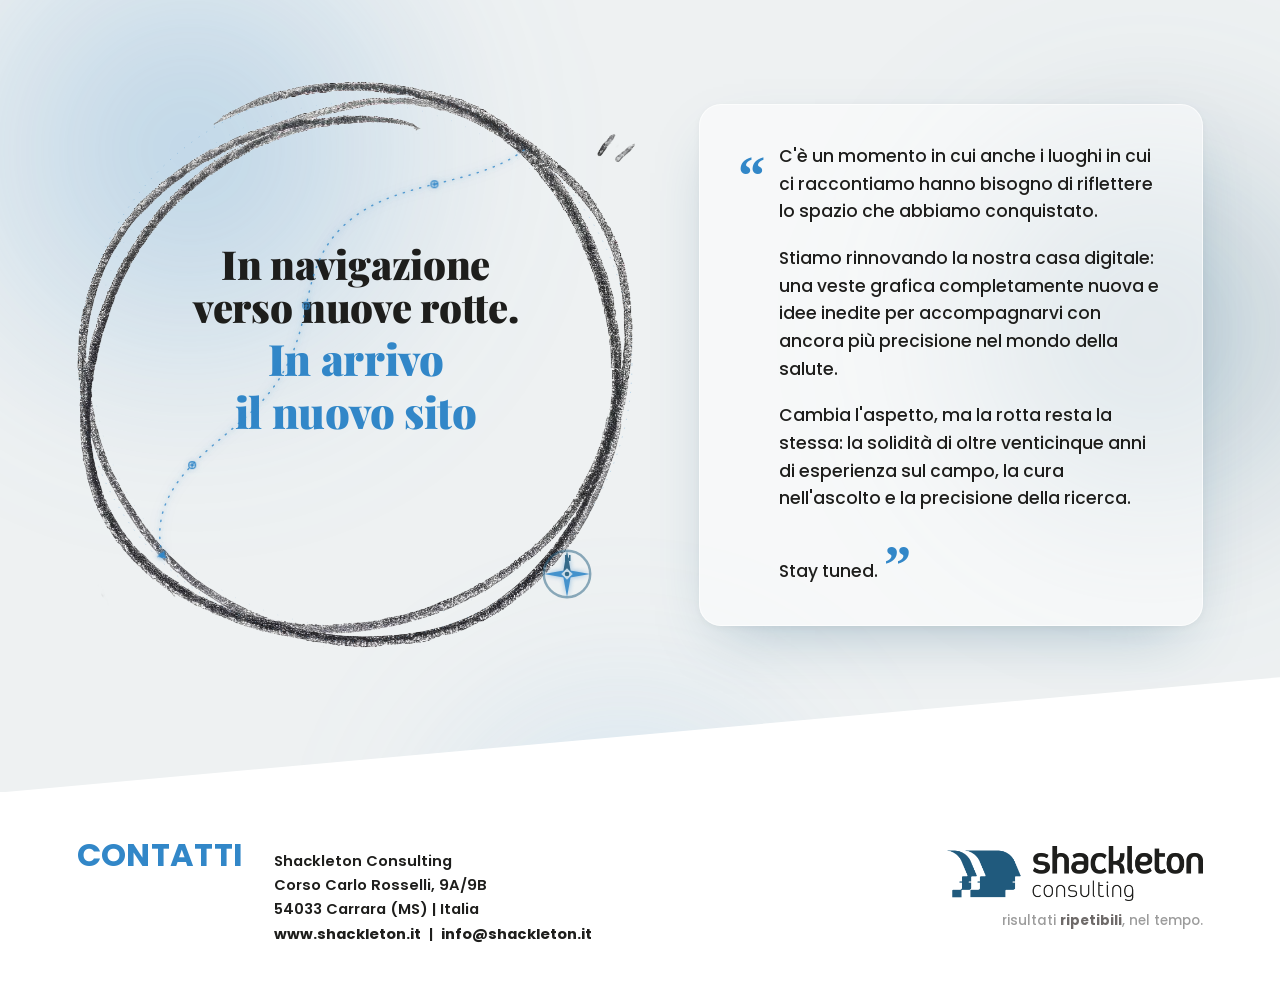
==== deploy/index.html @ 8011e2be "Prepara struttura per il deploy Aggiunge deploy/ con la copia pronta da caricare sul server (index.h" ====
<!DOCTYPE html>
<html lang="it">
<head>
<meta charset="UTF-8">
<meta name="viewport" content="width=device-width, initial-scale=1, viewport-fit=cover">
<title>Shackleton Consulting — Il nuovo sito è in arrivo</title>
<meta name="description" content="Shackleton Consulting sta rinnovando la propria casa digitale. Stessa solidità, stessa cura: un nuovo sito, in arrivo. Stay tuned.">
<meta name="theme-color" content="#f1f1f1">

<meta property="og:type" content="website">
<meta property="og:title" content="Shackleton Consulting — Il nuovo sito è in arrivo">
<meta property="og:description" content="Stiamo rinnovando la nostra casa digitale: una veste grafica completamente nuova per accompagnarvi con ancora più precisione nel mondo della salute.">
<meta property="og:image" content="images/logo-shackleton.png">
<meta property="og:locale" content="it_IT">

<link rel="icon" type="image/png" sizes="32x32" href="images/favicon-32.png">
<link rel="icon" type="image/png" sizes="16x16" href="images/favicon-16.png">
<link rel="apple-touch-icon" sizes="180x180" href="images/favicon-180.png">

<link rel="preconnect" href="https://fonts.googleapis.com">
<link rel="preconnect" href="https://fonts.gstatic.com" crossorigin>
<link href="https://fonts.googleapis.com/css2?family=Playfair+Display:wght@700;800;900&family=Poppins:ital,wght@0,400;0,500;0,600;0,700;0,800;1,500&display=swap" rel="stylesheet">

<link rel="stylesheet" href="styles.css">
</head>
<body>

<a class="skip-link" href="#contatti">Vai ai contatti</a>

<div class="aurora" aria-hidden="true">
  <div class="aurora__blob aurora__blob--1"></div>
  <div class="aurora__blob aurora__blob--2"></div>
  <div class="aurora__blob aurora__blob--3"></div>
</div>

<div class="page">

  <header class="hero" id="top">
    <div class="hero__visual" aria-hidden="false">
      <picture>
        <source srcset="images/circle-sketch.webp" type="image/webp">
        <img class="hero__circle" src="images/circle-sketch.png" alt="" aria-hidden="true" width="983" height="1000">
      </picture>

      <svg class="hero__radar" viewBox="0 0 983 1000" preserveAspectRatio="xMidYMid meet" aria-hidden="true">
        <circle class="hero__radar-ring hero__radar-ring--a" cx="491" cy="500" r="487" />
        <circle class="hero__radar-ring hero__radar-ring--b" cx="491" cy="500" r="462" />
      </svg>

      <!-- Cielo stellato ambientale -->
      <svg class="hero__stars" viewBox="0 0 983 1000" preserveAspectRatio="xMidYMid meet" aria-hidden="true">
        <defs>
          <g id="sparkle4">
            <path d="M0,-5 L1.1,-1.1 L5,0 L1.1,1.1 L0,5 L-1.1,1.1 L-5,0 L-1.1,-1.1 Z" />
          </g>
        </defs>
        <g class="star-sparkle is-ambient star-twinkle" style="animation-delay:.2s" transform="translate(95,180) scale(.7)"><use href="#sparkle4"/></g>
        <g class="star-sparkle is-ambient star-twinkle" style="animation-delay:1.4s" transform="translate(860,300) scale(.55)"><use href="#sparkle4"/></g>
        <g class="star-sparkle is-ambient star-twinkle" style="animation-delay:.8s" transform="translate(120,760) scale(.6)"><use href="#sparkle4"/></g>
        <g class="star-sparkle is-ambient star-twinkle" style="animation-delay:2.1s" transform="translate(870,620) scale(.7)"><use href="#sparkle4"/></g>
        <g class="star-sparkle is-ambient star-twinkle" style="animation-delay:1.7s" transform="translate(500,90) scale(.5)"><use href="#sparkle4"/></g>
        <g class="star-sparkle is-ambient star-twinkle" style="animation-delay:.5s" transform="translate(760,850) scale(.6)"><use href="#sparkle4"/></g>
        <g class="star-sparkle is-ambient star-twinkle" style="animation-delay:2.6s" transform="translate(230,920) scale(.5)"><use href="#sparkle4"/></g>
      </svg>

      <!-- Rotta stellare + barchetta + scia -->
      <svg class="hero__route" viewBox="0 0 983 1000" preserveAspectRatio="xMidYMid meet" aria-hidden="true">
        <path class="hero__route-path" d="M 150 836 C 120 700, 260 640, 330 560 C 430 445, 380 340, 470 255 C 560 170, 700 190, 790 120" />

        <g class="hero__waypoint hero__waypoint--1" transform="translate(203,677)">
          <circle class="hero__waypoint-ring" r="6" />
          <use class="hero__waypoint-star" href="#sparkle4" transform="scale(1.3)" />
        </g>
        <g class="hero__waypoint hero__waypoint--2" transform="translate(404,396)">
          <circle class="hero__waypoint-ring" r="6" />
          <use class="hero__waypoint-star" href="#sparkle4" transform="scale(1.3)" />
        </g>
        <g class="hero__waypoint hero__waypoint--3" transform="translate(630,182)">
          <circle class="hero__waypoint-ring" r="6" />
          <use class="hero__waypoint-star" href="#sparkle4" transform="scale(1.3)" />
        </g>

        <g class="hero__wake">
          <g class="hero__wake-motion hero__wake-motion--4"><circle class="hero__wake-dot hero__wake-dot--4" r="3" /></g>
          <g class="hero__wake-motion hero__wake-motion--3"><circle class="hero__wake-dot hero__wake-dot--3" r="3.6" /></g>
          <g class="hero__wake-motion hero__wake-motion--2"><circle class="hero__wake-dot hero__wake-dot--2" r="4.2" /></g>
          <g class="hero__wake-motion hero__wake-motion--1"><circle class="hero__wake-dot hero__wake-dot--1" r="4.8" /></g>
        </g>

        <g class="hero__route-boat">
          <g class="hero__route-boat-motion">
            <polygon class="hero__route-boat-mark" points="0,-9 7,7 0,3.5 -7,7" />
          </g>
        </g>
      </svg>

      <!-- Rosa dei venti interattiva -->
      <div class="hero__compass" id="compass" aria-hidden="true">
        <svg viewBox="0 0 60 60">
          <circle class="c-ring" cx="30" cy="30" r="24" />
          <g class="c-needle">
            <polygon class="c-point" points="30,6 34,28 30,24 26,28" />
            <polygon class="c-point--accent" points="30,54 34,32 30,36 26,32" />
            <polygon class="c-point--accent" points="6,30 28,26 24,30 28,34" />
            <polygon class="c-point--accent" points="54,30 32,34 36,30 32,26" />
          </g>
          <circle class="c-point" cx="30" cy="30" r="2.4" />
          <text class="c-n" x="30" y="17" text-anchor="middle">N</text>
        </svg>
      </div>

      <h1 class="hero__heading">
        <span class="hero__line hero__line--ink" style="--d:1">In navigazione</span>
        <span class="hero__line hero__line--ink" style="--d:2">verso nuove rotte.</span>
        <span class="hero__line hero__line--blue" style="--d:3">In arrivo</span>
        <span class="hero__line hero__line--blue" style="--d:4">il nuovo sito</span>
        <span class="hero__line hero__line--blue hero__brand-word" style="--d:5">Shackleton.</span>
      </h1>
    </div>

    <div class="hero__quote-wrap">
      <blockquote class="hero__quote">
        <span class="quote-mark quote-mark--open" aria-hidden="true">&ldquo;</span>
        <div class="hero__quote-text">
          <p>C'è un momento in cui anche i luoghi in cui ci raccontiamo hanno bisogno di riflettere lo spazio che abbiamo conquistato.</p>
          <p>Stiamo rinnovando la nostra casa digitale: una veste grafica completamente nuova e idee inedite per accompagnarvi con ancora più precisione nel mondo della salute.</p>
          <p>Cambia l'aspetto, ma la rotta resta la stessa: la solidità di oltre venticinque anni di esperienza sul campo, la cura nell'ascolto e la precisione della ricerca.</p>
          <p class="hero__signoff">Stay tuned.<span class="quote-mark quote-mark--close" aria-hidden="true">&rdquo;</span></p>
        </div>
      </blockquote>
    </div>
  </header>

  <footer class="site-footer" id="contatti">
    <div class="site-footer__inner">
      <div class="site-footer__contact">
        <h2 class="site-footer__label">Contatti</h2>
        <address>
          Shackleton Consulting<br>
          Corso Carlo Rosselli, 9A/9B<br>
          54033 Carrara (MS) | Italia<br>
          <a href="https://www.shackleton.it">www.shackleton.it</a>&nbsp;&nbsp;|&nbsp;&nbsp;<a href="mailto:info@shackleton.it">info@shackleton.it</a>
        </address>
      </div>

      <div class="site-footer__brand">
        <img class="site-footer__logo" src="images/logo-shackleton.png" alt="Shackleton Consulting" width="1920" height="416" loading="lazy">
        <p class="site-footer__tagline">risultati <strong>ripetibili</strong>, nel tempo.</p>
      </div>
    </div>
  </footer>

</div>

<script src="site.js" defer></script>
</body>
</html>
---- deploy/styles.css ----
/* ==========================================================================
   Shackleton Consulting — Landing provvisoria "Stay tuned"
   ========================================================================== */

:root{
  --bg: #f1f1f1;
  --white: #ffffff;
  --blue: #3287c8;
  --blue-dark: #205b7d;
  --ink: #1e1e1c;
  --gray: #9c9c9c;
  --gray-dark: #6e6a69;

  --serif: "Playfair Display", "Georgia", "Times New Roman", serif;
  --sans: "Poppins", "Segoe UI", "Helvetica Neue", Arial, sans-serif;

  --footer-wedge: clamp(48px, 9vw, 140px);
  --edge: clamp(24px, 6vw, 96px);

  color-scheme: light;
}

*, *::before, *::after{ box-sizing: border-box; }

html{
  scroll-behavior: smooth;
}

body{
  margin: 0;
  background: var(--bg);
  color: var(--ink);
  font-family: var(--sans);
  -webkit-font-smoothing: antialiased;
  -moz-osx-font-smoothing: grayscale;
  overflow-x: hidden;
}

img{ max-width: 100%; display: block; }

a{
  color: var(--blue);
  text-decoration: none;
}

/* Skip link — accessibility */
.skip-link{
  position: absolute;
  left: -9999px;
  top: 0;
  background: var(--blue-dark);
  color: #fff;
  padding: 12px 20px;
  z-index: 1000;
  border-radius: 0 0 8px 0;
}
.skip-link:focus{
  left: 0;
}

.page{
  min-height: 100vh;
  display: flex;
  flex-direction: column;
}

/* ==========================================================================
   ATMOSFERA — sfondo "aurora"
   ========================================================================== */

body{ background: #eef1f2; }

.aurora{
  position: fixed;
  inset: 0;
  z-index: 0;
  overflow: hidden;
  pointer-events: none;
}
.aurora__blob{
  position: absolute;
  border-radius: 50%;
  filter: blur(70px);
  opacity: .55;
  mix-blend-mode: multiply;
  will-change: transform;
}
.aurora__blob--1{
  width: 620px; height: 620px;
  left: -120px; top: -160px;
  background: radial-gradient(circle, rgba(50,135,200,.55), transparent 70%);
  animation: auroraDrift1 26s ease-in-out infinite alternate;
}
.aurora__blob--2{
  width: 540px; height: 540px;
  right: -140px; top: 60px;
  background: radial-gradient(circle, rgba(32,91,125,.5), transparent 70%);
  animation: auroraDrift2 32s ease-in-out infinite alternate;
}
.aurora__blob--3{
  width: 480px; height: 480px;
  left: 30%; bottom: -220px;
  background: radial-gradient(circle, rgba(108,178,232,.5), transparent 70%);
  animation: auroraDrift3 22s ease-in-out infinite alternate;
}
@keyframes auroraDrift1{ to{ transform: translate(60px, 50px) scale(1.08); } }
@keyframes auroraDrift2{ to{ transform: translate(-70px, 40px) scale(1.05); } }
@keyframes auroraDrift3{ to{ transform: translate(40px, -30px) scale(1.1); } }

.page, .hero, .site-footer{ position: relative; z-index: 1; }

/* ==========================================================================
   HERO
   ========================================================================== */

.hero{
  position: relative;
  flex: 1 0 auto;
  display: grid;
  grid-template-columns: minmax(0, 1.05fr) minmax(0, 0.95fr);
  align-items: center;
  gap: clamp(24px, 5vw, 72px);
  padding: clamp(56px, 9vh, 110px) var(--edge) clamp(120px, 16vh, 200px);
  max-width: 1440px;
  margin: 0 auto;
  width: 100%;
}

.hero__visual{
  position: relative;
  display: flex;
  align-items: center;
  justify-content: center;
  aspect-ratio: 983 / 1000;
  width: 100%;
  max-width: 560px;
  justify-self: start;
}

.hero__visual picture{
  position: absolute;
  inset: 0;
  display: block;
}

.hero__circle{
  width: 100%;
  height: 100%;
  object-fit: contain;
  opacity: 0;
  transform: scale(0.88) rotate(-3deg);
  animation: circleIn 1.1s cubic-bezier(.2,.7,.2,1) .15s forwards,
             circleDrift 9s ease-in-out 1.3s infinite;
}

@keyframes circleIn{
  to{ opacity: 1; transform: scale(1) rotate(0deg); }
}
@keyframes circleDrift{
  0%, 100%{ transform: rotate(0deg) translateY(0); }
  50%{ transform: rotate(.6deg) translateY(-6px); }
}

/* ---- anello radar rotante ---- */
.hero__radar{ position: absolute; inset: 0; width: 100%; height: 100%; z-index: 0; opacity: 0; animation: radarIn 1s ease 1s forwards; }
@keyframes radarIn{ to{ opacity: 1; } }
.hero__radar-ring{
  fill: none; stroke: var(--blue); stroke-width: 1.4; stroke-dasharray: 2 14; opacity: .35;
  transform-origin: 491px 500px; animation: radarSpin 60s linear infinite;
}
.hero__radar-ring--b{ stroke-dasharray: 1 26; opacity: .22; animation-duration: 90s; animation-direction: reverse; }
@keyframes radarSpin{ to{ transform: rotate(360deg); } }

/* ---- cielo stellato ambientale ---- */
.hero__stars{ position: absolute; inset: 0; width: 100%; height: 100%; z-index: 1; }
.star-sparkle{ fill: var(--blue); opacity: 0; }
.star-sparkle.is-ambient{ fill: var(--blue-dark); }
.star-twinkle{ animation: starTwinkle 3.4s ease-in-out infinite; }
@keyframes starTwinkle{
  0%, 100%{ opacity: .15; transform: scale(.75); }
  50%{ opacity: .85; transform: scale(1.15); }
}

/* ---- rotta stellare luminosa ---- */
.hero__route{ position: absolute; inset: 0; width: 100%; height: 100%; overflow: visible; z-index: 1; }
.hero__route-path{
  fill: none; stroke: var(--blue); stroke-width: 2.6; stroke-linecap: round;
  stroke-dasharray: 2 13; opacity: .8;
  stroke-dashoffset: 1400;
  filter: drop-shadow(0 0 5px rgba(50,135,200,.85)) drop-shadow(0 0 14px rgba(50,135,200,.4));
  animation: routeDraw 2.5s cubic-bezier(.3,.7,.2,1) 1.1s forwards;
}
@keyframes routeDraw{ to{ stroke-dashoffset: 0; } }

.hero__waypoint{ opacity: 0; }
.hero__waypoint--1{ animation: waypointIn .4s ease 1.75s forwards; }
.hero__waypoint--2{ animation: waypointIn .4s ease 2.55s forwards; }
.hero__waypoint--3{ animation: waypointIn .4s ease 3.35s forwards; }
@keyframes waypointIn{ to{ opacity: 1; } }
.hero__waypoint-star{
  fill: var(--blue);
  filter: drop-shadow(0 0 6px rgba(50,135,200,.95));
  animation: starPulse 2.6s ease-in-out infinite;
}
@keyframes starPulse{ 0%,100%{ transform: scale(1); } 50%{ transform: scale(1.25); } }
.hero__waypoint-ring{ fill: none; stroke: var(--blue); stroke-width: 2; transform-origin: center; }
.hero__waypoint--1 .hero__waypoint-ring{ animation: ping 1.1s ease-out 1.75s; }
.hero__waypoint--2 .hero__waypoint-ring{ animation: ping 1.1s ease-out 2.55s; }
.hero__waypoint--3 .hero__waypoint-ring{ animation: ping 1.1s ease-out 3.35s; }
@keyframes ping{ 0%{ transform: scale(.3); opacity: .9; } 100%{ transform: scale(2.6); opacity: 0; } }

.hero__route-boat{ opacity: 0; animation: boatFadeIn .5s ease 3.8s forwards; }
@keyframes boatFadeIn{ to{ opacity: 1; } }
.hero__route-boat-motion, .hero__wake-motion{
  offset-path: path('M 150 836 C 120 700, 260 640, 330 560 C 430 445, 380 340, 470 255 C 560 170, 700 190, 790 120');
  offset-rotate: auto; animation-name: boatMove; animation-duration: 8s; animation-timing-function: linear; animation-iteration-count: infinite;
}
.hero__route-boat-motion{ animation-delay: 3.8s; }
@keyframes boatMove{ from{ offset-distance: 0%; } to{ offset-distance: 100%; } }
.hero__route-boat-mark{ fill: var(--blue); filter: drop-shadow(0 0 5px rgba(50,135,200,.9)); }

.hero__wake{ opacity: 0; animation: boatFadeIn .5s ease 3.8s forwards; }
.hero__wake-dot{ fill: var(--blue); }
.hero__wake-motion--1{ animation-delay: 3.94s; }
.hero__wake-motion--2{ animation-delay: 4.08s; }
.hero__wake-motion--3{ animation-delay: 4.24s; }
.hero__wake-motion--4{ animation-delay: 4.42s; }
.hero__wake-dot--1{ opacity: .38; } .hero__wake-dot--2{ opacity: .26; }
.hero__wake-dot--3{ opacity: .16; } .hero__wake-dot--4{ opacity: .08; }

/* ---- rosa dei venti interattiva ---- */
.hero__compass{
  position: absolute; bottom: 8%; right: 7%;
  width: clamp(40px, 6.4vw, 58px); height: clamp(40px, 6.4vw, 58px);
  z-index: 1; opacity: 0; transform-origin: 50% 50%;
  animation: compassIn 1s cubic-bezier(.2,.8,.3,1.15) 2.6s forwards;
}
@keyframes compassIn{ 0%{ opacity: 0; transform: rotate(-35deg) scale(.7); } 70%{ opacity: 1; } 100%{ opacity: .9; transform: rotate(0deg) scale(1); } }
.hero__compass svg{ width: 100%; height: 100%; display: block; overflow: visible; }
.hero__compass .c-ring{ fill: none; stroke: var(--blue-dark); stroke-width: 2.5; opacity: .55; }
.hero__compass .c-point{ fill: var(--blue-dark); }
.hero__compass .c-point--accent{ fill: var(--blue); }
.hero__compass .c-needle{ transform-origin: 30px 30px; transition: transform .25s cubic-bezier(.2,.7,.3,1); filter: drop-shadow(0 0 3px rgba(50,135,200,.6)); }
.hero__compass .c-n{ font-family: var(--sans); font-size: 9px; font-weight: 700; fill: var(--blue-dark); }

.hero__heading{
  position: relative;
  margin: 0;
  padding: 8% 10%;
  text-align: center;
  font-weight: 900;
  line-height: 1.08;
  letter-spacing: -0.01em;
  overflow: hidden;
}

.hero__heading::after{
  content: "";
  position: absolute;
  top: -20%;
  left: -60%;
  width: 40%;
  height: 140%;
  background: linear-gradient(100deg, transparent, rgba(255,255,255,.75) 45%, rgba(255,255,255,.75) 55%, transparent);
  transform: skewX(-18deg);
  mix-blend-mode: overlay;
  opacity: 0;
  animation: shimmer 1.4s cubic-bezier(.3,.6,.2,1) 1.85s;
  pointer-events: none;
}
@keyframes shimmer{
  0%{ opacity: 0; left: -60%; }
  15%{ opacity: 1; }
  60%{ opacity: 1; }
  100%{ opacity: 0; left: 130%; }
}

.hero__line{
  display: block;
  opacity: 0;
  transform: translateY(18px);
  animation: lineIn .8s cubic-bezier(.2,.7,.2,1) forwards;
  animation-delay: calc(var(--d) * 120ms + 250ms);
}

@keyframes lineIn{
  to{ opacity: 1; transform: translateY(0); }
}

.hero__line--ink{
  font-family: var(--serif);
  font-size: clamp(1.5rem, 3.6vw, 2.5rem);
  color: var(--ink);
}

.hero__line--blue{
  font-family: var(--serif);
  font-size: clamp(1.6rem, 3.9vw, 2.7rem);
  color: var(--blue);
  margin-top: 0.15em;
}
.hero__line--blue:first-of-type{ margin-top: 0.35em; }

.hero__brand-word{
  background: linear-gradient(100deg, var(--blue) 0%, #7fc2ec 22%, var(--blue-dark) 45%, var(--blue) 68%, #7fc2ec 88%, var(--blue) 100%);
  background-size: 260% 100%;
  -webkit-background-clip: text;
  background-clip: text;
  -webkit-text-fill-color: transparent;
  color: transparent;
  animation: brandShine 7s linear 4.2s infinite;
}
@keyframes brandShine{ to{ background-position: -260% 0; } }

.hero__quote-wrap{
  display: flex;
  align-items: center;
  opacity: 0;
  transform: translateX(26px);
  animation: quoteIn .9s cubic-bezier(.2,.7,.2,1) .9s forwards;
  background: rgba(255,255,255,.5);
  -webkit-backdrop-filter: blur(20px) saturate(160%);
  backdrop-filter: blur(20px) saturate(160%);
  border: 1px solid rgba(255,255,255,.65);
  border-radius: 22px;
  padding: clamp(24px, 3vw, 40px);
  box-shadow: 0 24px 60px -24px rgba(32,91,125,.35), 0 2px 10px rgba(30,30,28,.05);
}

@keyframes quoteIn{
  to{ opacity: 1; transform: translateX(0); }
}

.hero__quote{
  margin: 0;
  display: flex;
  gap: 14px;
  align-items: flex-start;
}

.quote-mark{
  font-family: Georgia, "Times New Roman", serif;
  color: var(--blue);
  font-weight: 700;
  font-size: clamp(2.4rem, 4.5vw, 3.4rem);
  line-height: 1;
  flex: none;
}
.quote-mark--open{
  transform: translateY(6px);
}
.quote-mark--close{
  display: inline-block;
  margin-left: 6px;
  transform: translateY(6px) scale(0);
  animation: markPop .5s cubic-bezier(.34,1.56,.64,1) 1.6s forwards;
}
@keyframes markPop{
  to{ transform: translateY(6px) scale(1); }
}

.hero__quote-text p{
  margin: 0 0 1.1em;
  font-size: clamp(.98rem, 1.35vw, 1.08rem);
  line-height: 1.6;
  font-weight: 500;
  color: var(--ink);
}
.hero__quote-text p:last-child{ margin-bottom: 0; }

.hero__signoff{
  font-weight: 700;
}

/* ==========================================================================
   FOOTER
   ========================================================================== */

.site-footer{
  position: relative;
  flex: none;
  background: var(--white);
  z-index: 2;
}

.site-footer::before{
  content: "";
  position: absolute;
  left: 0;
  right: 0;
  bottom: 100%;
  height: var(--footer-wedge);
  background: var(--white);
  clip-path: polygon(0 100%, 100% 0, 100% 100%);
  pointer-events: none;
}

.site-footer__inner{
  max-width: 1440px;
  margin: 0 auto;
  padding: clamp(20px, 3vw, 40px) var(--edge) clamp(32px, 4vw, 56px);
  display: flex;
  flex-wrap: wrap;
  align-items: center;
  justify-content: space-between;
  gap: clamp(24px, 4vw, 48px);
}

.site-footer__contact,
.site-footer__brand{
  opacity: 0;
  transform: translateY(16px);
}
.is-visible .site-footer__contact{
  animation: footIn .8s cubic-bezier(.2,.7,.2,1) forwards;
}
.is-visible .site-footer__brand{
  animation: footIn .8s cubic-bezier(.2,.7,.2,1) .15s forwards;
}
@keyframes footIn{
  to{ opacity: 1; transform: translateY(0); }
}

.site-footer__contact{
  display: flex;
  align-items: baseline;
  gap: clamp(16px, 2.4vw, 32px);
  flex-wrap: wrap;
}

.site-footer__label{
  margin: 0;
  font-family: var(--sans);
  font-size: clamp(1.4rem, 2.6vw, 2rem);
  font-weight: 700;
  color: var(--blue);
  text-transform: uppercase;
  letter-spacing: .01em;
}

address{
  font-style: normal;
  font-weight: 600;
  font-size: clamp(.86rem, 1.15vw, .98rem);
  line-height: 1.65;
  color: var(--ink);
}

address a{
  color: var(--ink);
  font-weight: 700;
  position: relative;
}
address a::after{
  content: "";
  position: absolute;
  left: 0;
  right: 100%;
  bottom: -2px;
  height: 2px;
  background: var(--blue);
  transition: right .3s cubic-bezier(.2,.7,.2,1);
}
address a:hover::after,
address a:focus-visible::after{
  right: 0;
}
address a:hover,
address a:focus-visible{
  color: var(--blue-dark);
}

.site-footer__brand{
  display: flex;
  flex-direction: column;
  align-items: flex-end;
  gap: 10px;
  text-align: right;
}

.site-footer__logo{
  width: clamp(190px, 20vw, 300px);
  height: auto;
}

.site-footer__tagline{
  margin: 0;
  font-size: clamp(.8rem, 1.05vw, .92rem);
  font-weight: 500;
  color: var(--gray);
}
.site-footer__tagline strong{
  color: var(--gray-dark);
  font-weight: 700;
}

/* ==========================================================================
   RESPONSIVE
   ========================================================================== */

@media (max-width: 980px){
  .hero{
    grid-template-columns: 1fr;
    justify-items: center;
    text-align: center;
    padding-top: clamp(48px, 10vh, 90px);
  }
  .hero__visual{ max-width: 460px; justify-self: center; }
  .hero__quote-wrap{
    transform: translateY(24px);
    animation-name: quoteInUp;
  }
  @keyframes quoteInUp{
    to{ opacity: 1; transform: translateY(0); }
  }
  .hero__quote{ text-align: left; }
}

@media (max-width: 640px){
  .hero{ padding-inline: 20px; padding-bottom: clamp(90px, 20vh, 150px); gap: 36px; }
  .hero__heading{ padding: 10% 4%; }
  .site-footer__inner{ flex-direction: column; align-items: flex-start; }
  .site-footer__brand{ align-items: flex-start; text-align: left; width: 100%; }
  .site-footer__logo{ width: clamp(180px, 55vw, 260px); }
  .site-footer__contact{ flex-direction: column; align-items: flex-start; gap: 10px; }
}

@media (max-width: 380px){
  .hero__line--ink{ font-size: 1.55rem; }
  .hero__line--blue{ font-size: 1.65rem; }
}

@media (max-width: 980px){
  .hero__compass{ bottom: 5%; right: 9%; }
}

/* ==========================================================================
   MOTION PREFERENCES
   ========================================================================== */

@media (prefers-reduced-motion: reduce){
  *, *::before, *::after{
    animation-duration: .001ms !important;
    animation-iteration-count: 1 !important;
    transition-duration: .001ms !important;
    scroll-behavior: auto !important;
  }
  .hero__circle{ animation: none; opacity: 1; transform: none; }
  .aurora__blob{ animation: none; }
  .hero__route-path{ stroke-dashoffset: 0; }
  .hero__route-boat, .hero__wake{ opacity: 1; }
  .hero__route-boat-motion, .hero__wake-motion{ animation: none; offset-distance: 35%; }
  .hero__compass{ opacity: .9; transform: none; }
  .hero__radar{ opacity: 1; }
  .hero__waypoint{ opacity: 1; }
  .hero__waypoint-ring{ opacity: 0; }
  .hero__heading::after{ opacity: 0; }
  .hero__brand-word{ background-position: 0 0; }
  .star-twinkle{ opacity: .5; }
}
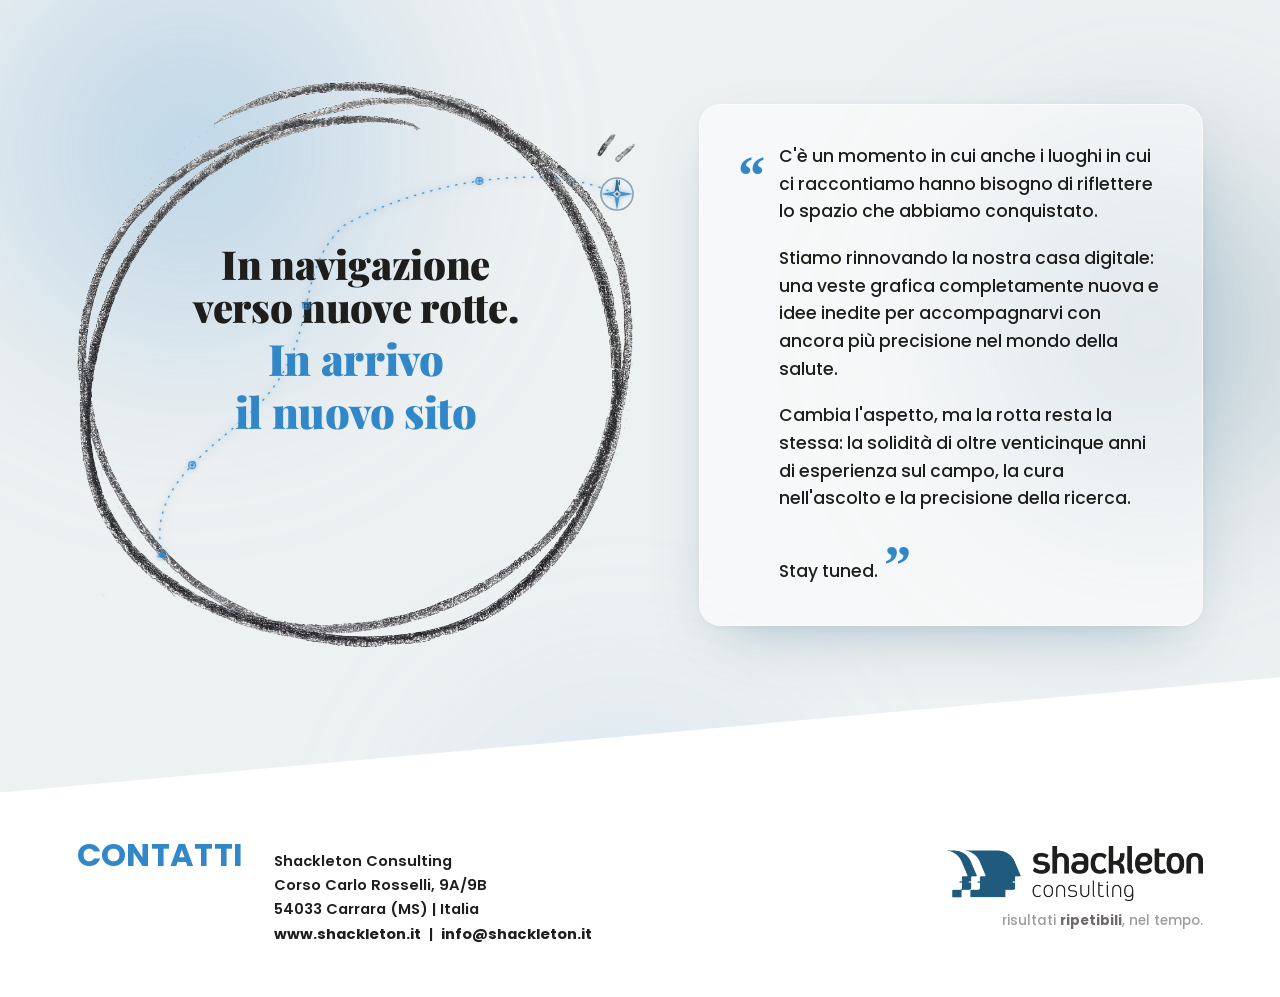
==== commit 2acdd0dc: "Sposta la rosa dei venti nello spazio libero reale fra cerchio e trattini Analizzati i pixel dell'im" ====
--- a/deploy/index.html
+++ b/deploy/index.html
@@ -65,7 +65,7 @@
 
       <!-- Rotta stellare + barchetta + scia -->
       <svg class="hero__route" viewBox="0 0 983 1000" preserveAspectRatio="xMidYMid meet" aria-hidden="true">
-        <path class="hero__route-path" d="M 150 836 C 120 700, 260 640, 330 560 C 430 445, 380 340, 470 255 C 560 170, 700 190, 790 120" />
+        <path class="hero__route-path" d="M 150 836 C 120 700, 260 640, 330 560 C 430 445, 380 340, 470 255 C 600 180, 820 140, 940 195" />
 
         <g class="hero__waypoint hero__waypoint--1" transform="translate(203,677)">
           <circle class="hero__waypoint-ring" r="6" />
@@ -75,7 +75,7 @@
           <circle class="hero__waypoint-ring" r="6" />
           <use class="hero__waypoint-star" href="#sparkle4" transform="scale(1.3)" />
         </g>
-        <g class="hero__waypoint hero__waypoint--3" transform="translate(630,182)">
+        <g class="hero__waypoint hero__waypoint--3" transform="translate(709,176)">
           <circle class="hero__waypoint-ring" r="6" />
           <use class="hero__waypoint-star" href="#sparkle4" transform="scale(1.3)" />
         </g>
--- a/deploy/styles.css
+++ b/deploy/styles.css
@@ -212,7 +212,7 @@
 .hero__route-boat{ opacity: 0; animation: boatFadeIn .5s ease 3.8s forwards; }
 @keyframes boatFadeIn{ to{ opacity: 1; } }
 .hero__route-boat-motion, .hero__wake-motion{
-  offset-path: path('M 150 836 C 120 700, 260 640, 330 560 C 430 445, 380 340, 470 255 C 560 170, 700 190, 790 120');
+  offset-path: path('M 150 836 C 120 700, 260 640, 330 560 C 430 445, 380 340, 470 255 C 600 180, 820 140, 940 195');
   offset-rotate: auto; animation-name: boatMove; animation-duration: 8s; animation-timing-function: linear; animation-iteration-count: infinite;
 }
 .hero__route-boat-motion{ animation-delay: 3.8s; }
@@ -228,12 +228,13 @@
 .hero__wake-dot--1{ opacity: .38; } .hero__wake-dot--2{ opacity: .26; }
 .hero__wake-dot--3{ opacity: .16; } .hero__wake-dot--4{ opacity: .08; }
 
-/* ---- rosa dei venti interattiva ---- */
+/* ---- rosa dei venti interattiva — nello spazio libero fra il cerchio e i trattini ---- */
 .hero__compass{
-  position: absolute; bottom: 8%; right: 7%;
-  width: clamp(40px, 6.4vw, 58px); height: clamp(40px, 6.4vw, 58px);
+  position: absolute; top: 20%; left: 96.8%;
+  translate: -50% -50%;
+  width: clamp(28px, 4.6vw, 40px); height: clamp(28px, 4.6vw, 40px);
   z-index: 1; opacity: 0; transform-origin: 50% 50%;
-  animation: compassIn 1s cubic-bezier(.2,.8,.3,1.15) 2.6s forwards;
+  animation: compassIn 1s cubic-bezier(.2,.8,.3,1.15) 3.6s forwards;
 }
 @keyframes compassIn{ 0%{ opacity: 0; transform: rotate(-35deg) scale(.7); } 70%{ opacity: 1; } 100%{ opacity: .9; transform: rotate(0deg) scale(1); } }
 .hero__compass svg{ width: 100%; height: 100%; display: block; overflow: visible; }
@@ -530,9 +531,6 @@
   .hero__line--blue{ font-size: 1.65rem; }
 }
 
-@media (max-width: 980px){
-  .hero__compass{ bottom: 5%; right: 9%; }
-}
 
 /* ==========================================================================
    MOTION PREFERENCES
